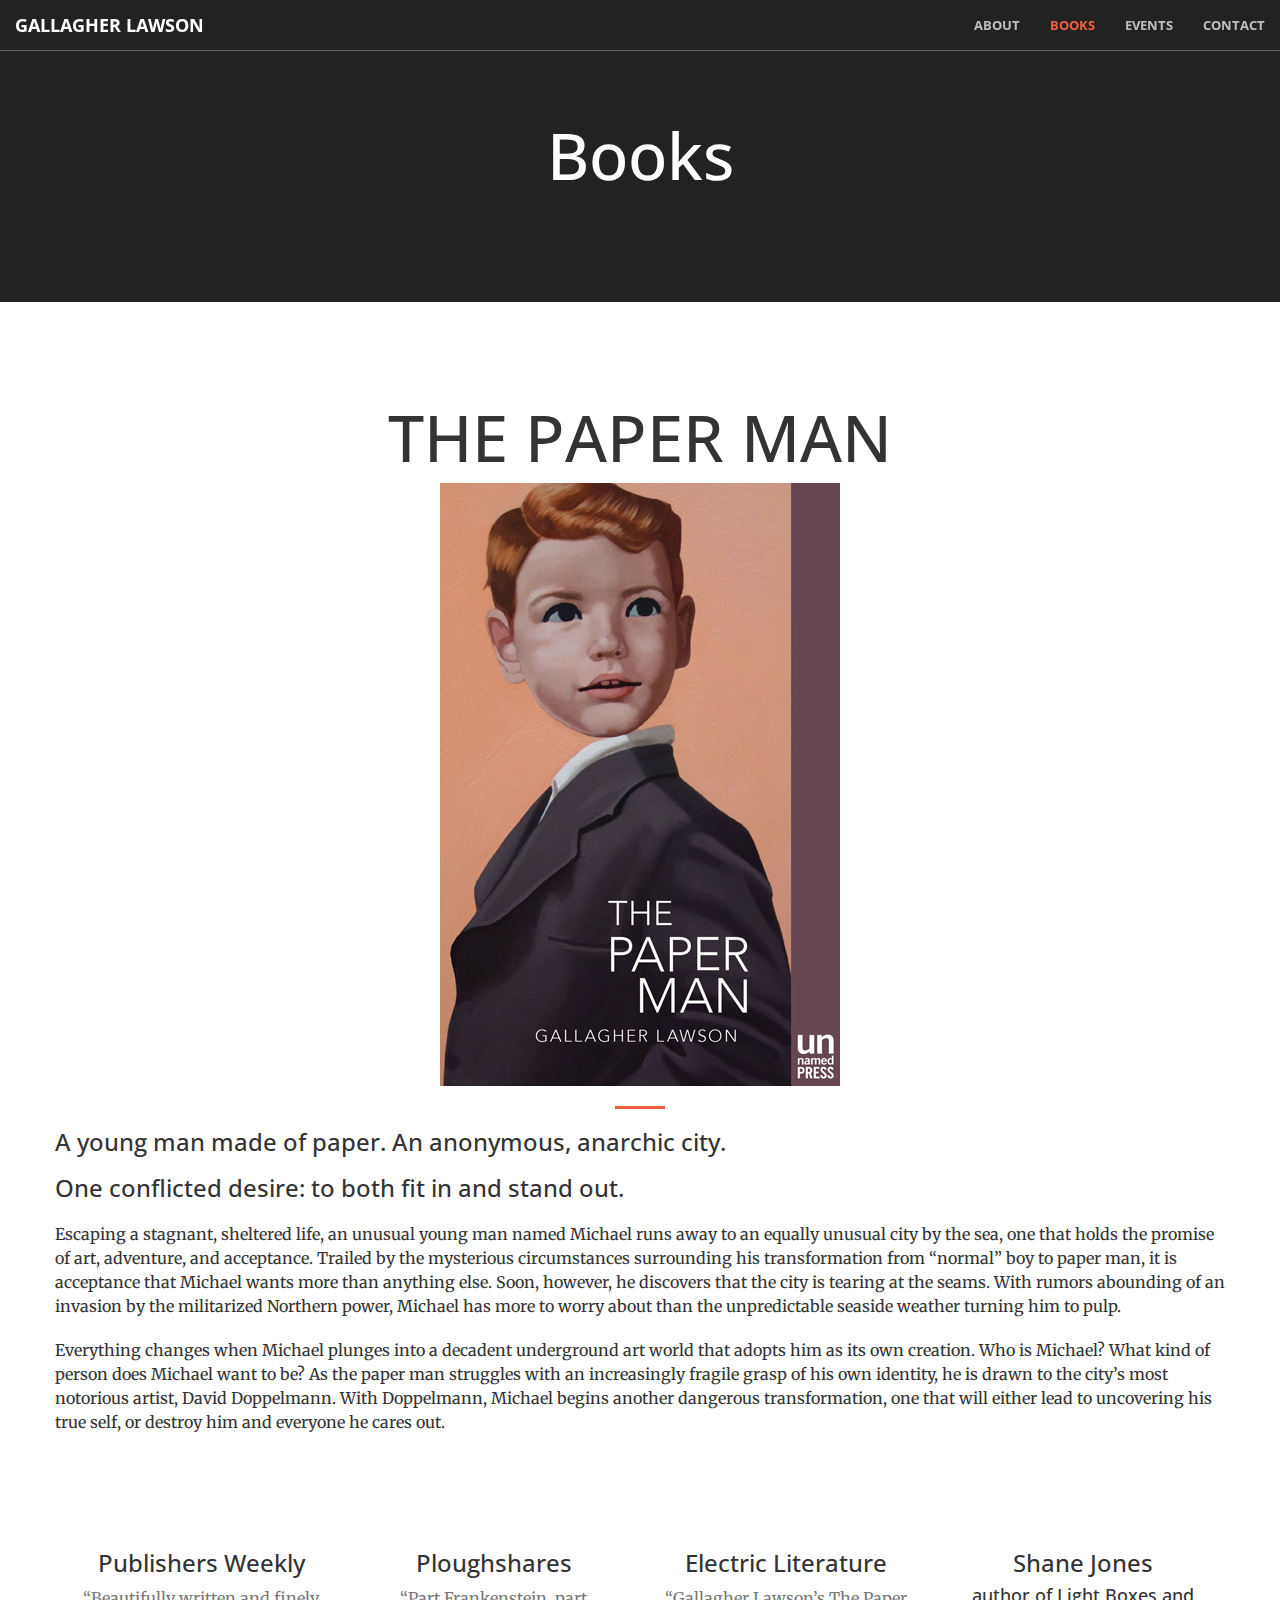
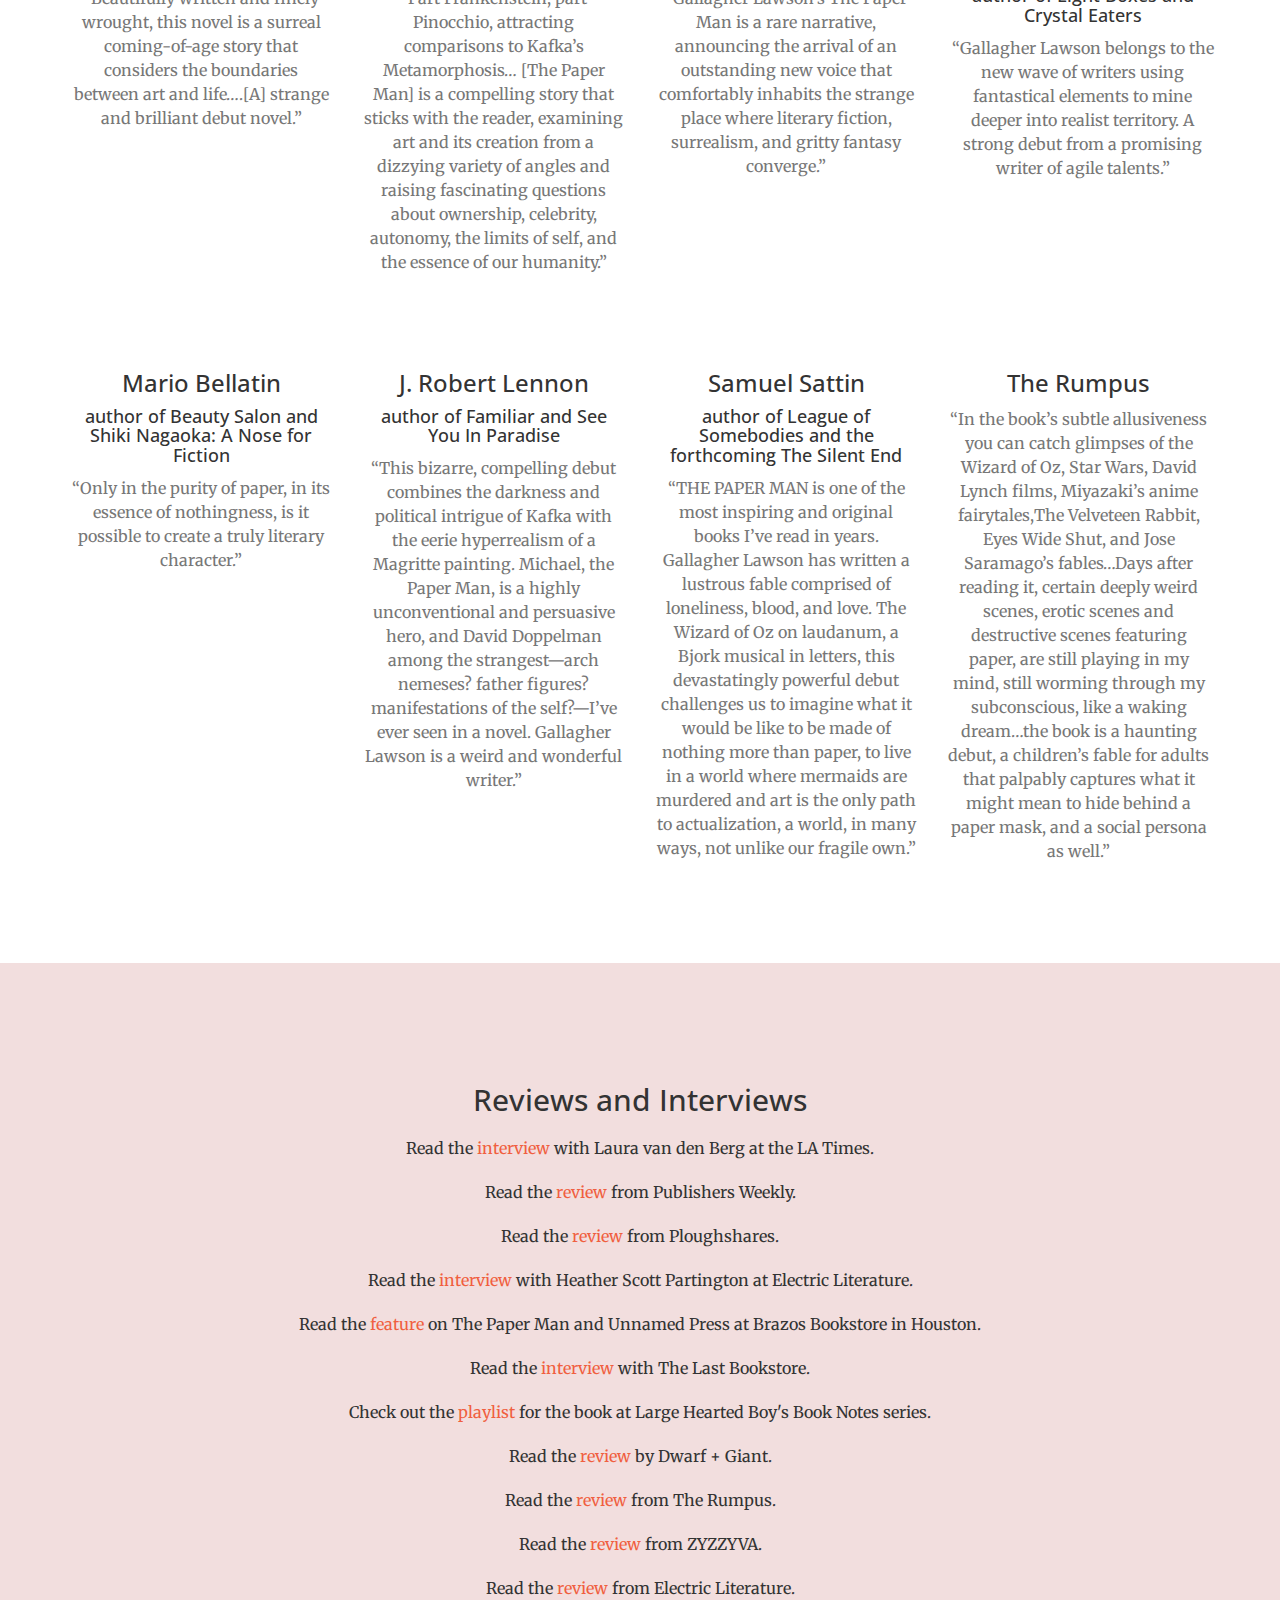
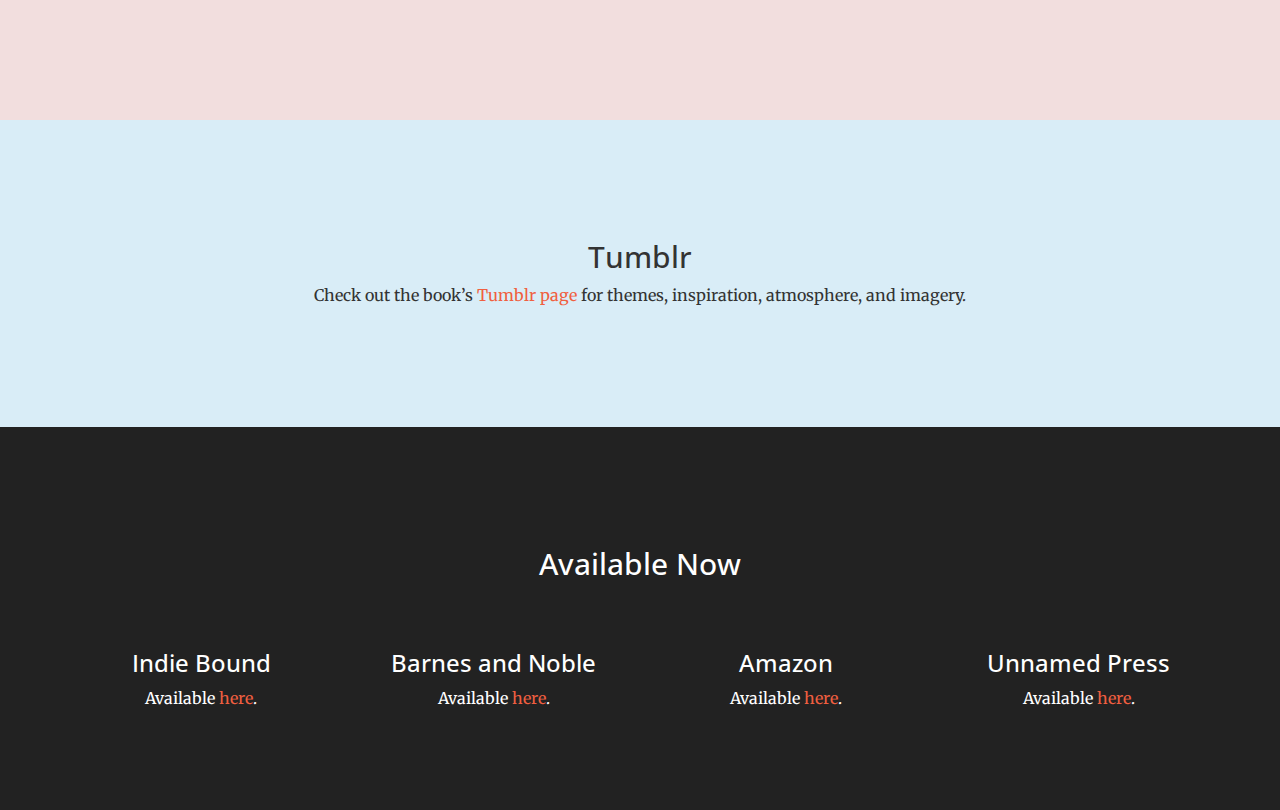
==== books.html @ d22b9def "Jekyll version of site" ====
<!DOCTYPE html>
<html lang="en">
  <head>
    <meta charset="utf-8">
    <meta http-equiv="X-UA-Compatible" content="IE=edge">
    <meta name="viewport" content="width=device-width, initial-scale=1">
    <meta name="description" content="Writer">
    <meta name="author" content="Gallagher Lawson">
    <title>
  
    Books
  
    </title>
    <!-- Bootstrap Core CSS -->
    <link rel="stylesheet" href="/css/bootstrap.min.css" type="text/css">
    <!-- Custom Fonts -->
    <link href="http://fonts.googleapis.com/css?family=Open+Sans:300italic,400italic,600italic,700italic,800italic,400,300,600,700,800" rel="stylesheet" type="text/css">
    <link href="http://fonts.googleapis.com/css?family=Merriweather:400,300,300italic,400italic,700,700italic,900,900italic" rel="stylesheet" type="text/css">
    <link rel="stylesheet" href="/font-awesome/css/font-awesome.min.css" type="text/css">
    <!-- Plugin CSS -->
    <link rel="stylesheet" href="/css/animate.min.css" type="text/css">
    <!-- Custom CSS -->
    <link rel="stylesheet" href="/css/creative.css" type="text/css">
    <!-- HTML5 Shim and Respond.js IE8 support of HTML5 elements and media queries -->
    <!-- WARNING: Respond.js doesn't work if you view the page via file:// -->
    <!--[if lt IE 9]>
    <script src="https://oss.maxcdn.com/libs/html5shiv/3.7.0/html5shiv.js"></script>
    <script src="https://oss.maxcdn.com/libs/respond.js/1.4.2/respond.min.js"></script>
    <![endif]-->
  </head>
  <body id="page-top">
    <nav id="mainNav" class="navbar navbar-default navbar-fixed-top">
      <div class="container-fluid">
        <!-- Brand and toggle get grouped for better mobile display -->
        <div class="navbar-header">
          <button type="button" class="navbar-toggle collapsed" data-toggle="collapse" data-target="#bs-example-navbar-collapse-1">
          <span class="sr-only">Toggle navigation</span>
          <span class="icon-bar"></span>
          <span class="icon-bar"></span>
          <span class="icon-bar"></span>
          </button>
          <a class="navbar-brand" href="/">Gallagher Lawson</a>
        </div>
        <!-- Collect the nav links, forms, and other content for toggling -->
        <div class="collapse navbar-collapse" id="bs-example-navbar-collapse-1">
          <ul class="nav navbar-nav navbar-right">
            <li >
              <a href="/about.html">About</a>
            </li>
            <li  class="active" >
              <a href="/books.html">Books</a>
            </li>
            <li >
              <a href="/events.html">Events</a>
            </li>
            <li >
              <a href="/contact.html">Contact</a>
            </li>
          </ul>
        </div>
        <!-- /.navbar-collapse -->
      </div>
      <!-- /.container-fluid -->
    </nav>
    <section class="bg-dark">
  <div class="text-center">
    <h1>Books</h1>
  </div>
</section>

<section id="books">
  <div class="container">
    <div class="row">
      <div class="col-lg-12 text-center">
        <h1 class="section-heading">THE PAPER MAN</h1>
        <img src="img/cover.png" class="img-center" alt="">
        <hr class="primary">
      </div>
      <h3>A young man made of paper. An anonymous, anarchic city.</h3> 
      <h3>One conflicted desire: to both fit in and stand out.</h3>
      <p></p>
      <p>Escaping a stagnant, sheltered life, an unusual young man named Michael runs away to an equally unusual city by the sea, one that holds the promise of art, adventure, and acceptance. Trailed by the mysterious circumstances surrounding his transformation from “normal” boy to paper man, it is acceptance that Michael wants more than anything else. Soon, however, he discovers that the city is tearing at the seams. With rumors abounding of an invasion by the militarized Northern power, Michael has more to worry about than the unpredictable seaside weather turning him to pulp.</p>
      <p>Everything changes when Michael plunges into a decadent underground art world that adopts him as its own creation. Who is Michael? What kind of person does Michael want to be? As the paper man struggles with an increasingly fragile grasp of his own identity, he is drawn to the city’s most notorious artist, David Doppelmann. With Doppelmann, Michael begins another dangerous transformation, one that will either lead to uncovering his true self, or destroy him and everyone he cares out.</p>
    </div>
  </div>
  <div class="container">
    <div class="row">
      <div class="col-lg-3 col-md-6 text-center">
        <div class="service-box">
          <i class="fa fa-4x fa-pencil wow bounceIn text-primary"></i>
          <h3>Publishers Weekly</h3>
          <p class="text-muted">“Beautifully written and finely wrought, this novel is a surreal coming-of-age story that considers the boundaries between art and life….[A] strange and brilliant debut novel.”</p>
          
        </div>
      </div>
      <div class="col-lg-3 col-md-6 text-center">
        <div class="service-box">
          <i class="fa fa-4x fa-paper-plane wow bounceIn text-primary" data-wow-delay=".1s"></i>
          <h3>Ploughshares</h3>
          <p class="text-muted">“Part Frankenstein, part Pinocchio, attracting comparisons to Kafka’s Metamorphosis… [The Paper Man] is a compelling story that sticks with the reader, examining art and its creation from a dizzying variety of angles and raising fascinating questions about ownership, celebrity, autonomy, the limits of self, and the essence of our humanity.”</p>
          
        </div>
      </div>
      <div class="col-lg-3 col-md-6 text-center">
        <div class="service-box">
          <i class="fa fa-4x fa-newspaper-o wow bounceIn text-primary" data-wow-delay=".2s"></i>
          <h3>Electric Literature</h3>
          <p class="text-muted">“Gallagher Lawson’s The Paper Man is a rare narrative, announcing the arrival of an outstanding new voice that comfortably inhabits the strange place where literary fiction, surrealism, and gritty fantasy converge.”</p>
          
        </div>
      </div>
      <div class="row">
      <div class="col-lg-3 col-md-6 text-center">
        <div class="service-box">
          <i class="fa fa-4x fa-pencil-square-o wow bounceIn text-primary" data-wow-delay=".3s"></i>
          <h3>Shane Jones</h3>
          <h4>author of Light Boxes and Crystal Eaters</h4>
          <p class="text-muted">“Gallagher Lawson belongs to the new wave of writers using fantastical elements to mine deeper into realist territory. A strong debut from a promising writer of agile talents.”</p>
        </div>
      </div>
    </div>

    <div class="col-lg-3 col-md-6 text-center">
        <div class="service-box">
          <i class="fa fa-4x fa-newspaper-o wow bounceIn text-primary"></i>
          <h3>Mario Bellatin</h3>
          <h4>author of Beauty Salon and Shiki Nagaoka: A Nose for Fiction</h4>
          <p class="text-muted">“Only in the purity of paper, in its essence of nothingness, is it possible to create a truly literary character.”</p>
        </div>
        </div>

       <div class="col-lg-3 col-md-6 text-center">
        <div class="service-box">
          <i class="fa fa-4x fa-pencil wow bounceIn text-primary"></i>
          <h3>J. Robert Lennon</h3>
          <h4>author of Familiar and See You In Paradise</h4>
          <p class="text-muted">“This bizarre, compelling debut combines the darkness and political intrigue of Kafka with the eerie hyperrealism of a Magritte painting. Michael, the Paper Man, is a highly unconventional and persuasive hero, and David Doppelman among the strangest—arch nemeses? father figures? manifestations of the self?—I’ve ever seen in a novel. Gallagher Lawson is a weird and wonderful writer.”</p>
        </div>
       </div>
       <div class="col-lg-3 col-md-6 text-center">
        <div class="service-box">
          <i class="fa fa-4x fa-paper-plane wow bounceIn text-primary"></i>
          <h3>Samuel Sattin</h3>
          <h4>author of League of Somebodies and the forthcoming The Silent End</h4>
          <p class="text-muted">“THE PAPER MAN is one of the most inspiring and original books I’ve read in years. Gallagher Lawson has written a lustrous fable comprised of loneliness, blood, and love. The Wizard of Oz on laudanum, a Bjork musical in letters, this devastatingly powerful debut challenges us to imagine what it would be like to be made of nothing more than paper, to live in a world where mermaids are murdered and art is the only path to actualization, a world, in many ways, not unlike our fragile own.”</p>
        </div>
        </div>
         
        <div class="col-lg-3 col-md-6 text-center">
        <div class="service-box">
          <i class="fa fa-4x fa-pencil-square-o wow bounceIn text-primary"></i>
          <h3>The Rumpus</h3>
          <p class="text-muted">“In the book’s subtle allusiveness you can catch glimpses of the Wizard of Oz, Star Wars, David Lynch films, Miyazaki’s anime fairytales,The Velveteen Rabbit, Eyes Wide Shut, and Jose Saramago’s fables…Days after reading it, certain deeply weird scenes, erotic scenes and destructive scenes featuring paper, are still playing in my mind, still worming through my subconscious, like a waking dream…the book is a haunting debut, a children’s fable for adults that palpably captures what it might mean to hide behind a paper mask, and a social persona as well.”</p>  
        </div>
        </div>
  </div>
</section>

<section class="bg-danger" id="tumblr">
  <div class="container">
    <div class="row">
      <div class="col-lg-8 col-lg-offset-2 text-center">
      <h2>Reviews and Interviews</h2>
      <p></p>
<p>Read the <a href="http://www.latimes.com/books/jacketcopy/la-et-jc-gallagher-lawson-20150520-story.html" target="_blank">interview</a> with Laura van den Berg at the LA Times.</p>

<p>Read the <a href="http://www.publishersweekly.com/978-1-939419-22-4" target="_blank">review</a> from Publishers Weekly.</p>

<p>Read the <a href="http://blog.pshares.org/index.php/review-the-paper-man-by-gallagher-lawson/" target="_blank">review</a> from Ploughshares.</p>

<p>Read the <a href="http://electricliterature.com/looking-past-the-variables-an-interview-with-gallagher-lawson-author-of-the-paper-man/" target="_blank">interview</a> with Heather Scott Partington at Electric Literature.</p>

<p>Read the <a href="http://www.brazosbookstore.com/article/feature/constant-motion-unnamed-press-and-paper-man" target="_blank">feature</a> on The Paper Man and Unnamed Press at Brazos Bookstore in Houston.</p>

<p>Read the <a href="http://dwarfandgiant.com/a-conversation-with-gallagher-lawson/" target="_blank">interview</a> with The Last Bookstore.</p>

<p>Check out the <a href="http://www.largeheartedboy.com/blog/archive/2015/05/book_notes_gall.html" target="_blank">playlist</a> for the book at Large Hearted Boy's Book Notes series.</p>

<p>Read the <a href="http://dwarfandgiant.com/the-paper-man-gallagher-lawson/" target="_blank">review</a> by Dwarf + Giant.</p>

<p>Read the <a href="http://therumpus.net/2015/05/the-paper-man-by-gallagher-lawson/">review</a> from The Rumpus.</p>

<p>Read the <a href="http://www.zyzzyva.org/2015/06/08/when-a-storm-might-turn-you-into-pulp-the-paper-man-by-gallagher-lawson/" target="_blank">review</a> from ZYZZYVA.</p>

<p>Read the <a href="http://electricliterature.com/revolution-and-love-the-paper-man-by-gallagher-lawson/" target="_blank">review</a> from Electric Literature.</p>

      </div>
    </div>
  </div>
</section>

<section class="bg-info" id="tumblr">
  <div class="container">
    <div class="row">
      <div class="col-lg-8 col-lg-offset-2 text-center">
      <h2>Tumblr</h2>
     <p>Check out the book’s <a href="http://thepapermanbook.tumblr.com/" target="_blank">Tumblr page</a> for themes, inspiration, atmosphere, and imagery.</p>
      </div>
    </div>
  </div>
</section>

<section class="bg-dark" id="purchase">
  <div class="container">
    <div class="row">
      <div class="col-lg-8 col-lg-offset-2 text-center">
      <h2>Available Now</h2>
      </div>
    </div>
    <div class="row">
    <div class="col-lg-3 col-md-6 text-center">
        <div class="service-box">
          <img src="http://www.indiebound.org/files/ShopIndieRed.png" class="img-center" alt="">
          <h3>Indie Bound</h3>
          <p>Available <a href="http://www.indiebound.org/book/9781939419224" target="_blank">here</a>.</p>
        </div>
        </div>

<div class="col-lg-3 col-md-6 text-center">
        <div class="service-box">
          <img src="http://pmcdeadline2.files.wordpress.com/2012/09/logo-barnes-noble__120821132934.gif" class="img-center" alt="">
          <h3>Barnes and Noble</h3>
          <p>Available <a href="http://www.barnesandnoble.com/w/the-paper-man-gallagher-lawson/1120251263?ean=9781939419224" target="_blank">here</a>.</p>
        </div>
        </div>

  <div class="col-lg-3 col-md-6 text-center">
        <div class="service-box">
          <img src="http://media.corporate-ir.net/media_files/IROL/97/97664/amazon-ir1.png" class="img-center" alt="">
          <h3>Amazon</h3>
          <p>Available <a href="http://www.amazon.com/Paper-Man-Gallagher-Lawson/dp/1939419220/" target="_blank">here</a>.</p>
        </div>
        </div>


        <div class="col-lg-3 col-md-6 text-center">
        <div class="service-box">
          <img src="http://unnamedpress.com/img/unnamed-logo.png" class="img-center" alt="">
          <h3>Unnamed Press</h3>
          <p>Available <a href="http://unnamedpress.com/books/book?title=The+Paper+Man" target="_blank">here</a>.</p>
        </div>
        </div>
  </div>
</section>
    <script>
  (function(i,s,o,g,r,a,m){i['GoogleAnalyticsObject']=r;i[r]=i[r]||function(){
  (i[r].q=i[r].q||[]).push(arguments)},i[r].l=1*new Date();a=s.createElement(o),
  m=s.getElementsByTagName(o)[0];a.async=1;a.src=g;m.parentNode.insertBefore(a,m)
  })(window,document,'script','//www.google-analytics.com/analytics.js','ga');

  ga('create', 'UA-5394385-1', 'gallagherlawson.com');
  ga('send', 'pageview');

</script>
    <!-- jQuery -->
    <script src="/js/jquery.js"></script>
    <!-- Bootstrap Core JavaScript -->
    <script src="/js/bootstrap.min.js"></script>
    <!-- Plugin JavaScript -->
    <script src="/js/jquery.easing.min.js"></script>
    <script src="/js/jquery.fittext.js"></script>
    <script src="/js/wow.min.js"></script>
    <!-- Custom Theme JavaScript -->
    <script src="/js/creative.js"></script>
  </body>
</html>
---- css/creative.css ----
/*!
 * Start Bootstrap - Creative Bootstrap Theme (http://startbootstrap.com)
 * Code licensed under the Apache License v2.0.
 * For details, see http://www.apache.org/licenses/LICENSE-2.0.
 */

html,
body {
    width: 100%;
    height: 100%;
}

body {
    font-family: Merriweather,'Helvetica Neue',Arial,sans-serif;
}

hr {
    max-width: 50px;
    border-color: #f05f40;
    border-width: 3px;
}

hr.light {
    border-color: #fff;
}

a {
    color: #f05f40;
    -webkit-transition: all .35s;
    -moz-transition: all .35s;
    transition: all .35s;
}

a:hover,
a:focus {
    color: #eb3812;
}

h1,
h2,
h3,
h4,
h5,
h6 {
    font-family: 'Open Sans','Helvetica Neue',Arial,sans-serif;
}

p {
    margin-bottom: 20px;
    font-size: 16px;
    line-height: 1.5;
}

.bg-primary {
    background-color: #f05f40;
}

.bg-dark {
    color: #fff;
    background-color: #222;
}

.text-faded {
    color: rgba(255,255,255,.7);
}

section {
    padding: 100px 0;
}

aside {
    padding: 50px 0;
}

.no-padding {
    padding: 0;
}

.navbar-default {
    border-color: rgba(34,34,34,.05);
    font-family: 'Open Sans','Helvetica Neue',Arial,sans-serif;
    background-color: #fff;
    -webkit-transition: all .35s;
    -moz-transition: all .35s;
    transition: all .35s;
}

.navbar-default .navbar-header .navbar-brand {
    text-transform: uppercase;
    font-family: 'Open Sans','Helvetica Neue',Arial,sans-serif;
    font-weight: 700;
    color: #f05f40;
}

.navbar-default .navbar-header .navbar-brand:hover,
.navbar-default .navbar-header .navbar-brand:focus {
    color: #eb3812;
}

.navbar-default .nav > li>a,
.navbar-default .nav>li>a:focus {
    text-transform: uppercase;
    font-size: 13px;
    font-weight: 700;
    color: #222;
}

.navbar-default .nav > li>a:hover,
.navbar-default .nav>li>a:focus:hover {
    color: #f05f40;
}

.navbar-default .nav > li.active>a,
.navbar-default .nav>li.active>a:focus {
    color: #f05f40!important;
    background-color: transparent;
}

.navbar-default .nav > li.active>a:hover,
.navbar-default .nav>li.active>a:focus:hover {
    background-color: transparent;
}

@media(min-width:768px) {
    .navbar-default {
        border-color: rgba(255,255,255,.3);
        background-color: transparent;
    }

    .navbar-default .navbar-header .navbar-brand {
        color: rgba(255,255,255,.7);
    }

    .navbar-default .navbar-header .navbar-brand:hover,
    .navbar-default .navbar-header .navbar-brand:focus {
        color: #fff;
    }

    .navbar-default .nav > li>a,
    .navbar-default .nav>li>a:focus {
        color: rgba(255,255,255,.7);
    }

    .navbar-default .nav > li>a:hover,
    .navbar-default .nav>li>a:focus:hover {
        color: #fff;
    }

    .navbar-default.affix {
        border-color: rgba(34,34,34,.05);
        background-color: #fff;
    }

    .navbar-default.affix .navbar-header .navbar-brand {
        font-size: 14px;
        color: #f05f40;
    }

    .navbar-default.affix .navbar-header .navbar-brand:hover,
    .navbar-default.affix .navbar-header .navbar-brand:focus {
        color: #eb3812;
    }

    .navbar-default.affix .nav > li>a,
    .navbar-default.affix .nav>li>a:focus {
        color: #222;
    }

    .navbar-default.affix .nav > li>a:hover,
    .navbar-default.affix .nav>li>a:focus:hover {
        color: #f05f40;
    }
}

header {
    position: relative;
    width: 100%;
    min-height: auto;
    text-align: center;
    color: #fff;
    background-image: url(../img/nagoya.jpg);
    background-position: center;
    -webkit-background-size: cover;
    -moz-background-size: cover;
    background-size: cover;
    -o-background-size: cover;
}

header .header-content {
    position: relative;
    width: 100%;
    padding: 100px 15px;
    text-align: center;
}

header .header-content .header-content-inner h1 {
    margin-top: 0;
    margin-bottom: 0;
    text-transform: uppercase;
    font-weight: 700;
}

header .header-content .header-content-inner hr {
    margin: 30px auto;
}

header .header-content .header-content-inner p {
    margin-bottom: 50px;
    font-size: 16px;
    font-weight: 300;
    color: rgba(255,255,255,.7);
}

@media(min-width:768px) {
    header {
        min-height: 100%;
    }

    header .header-content {
        position: absolute;
        top: 50%;
        padding: 0 50px;
        -webkit-transform: translateY(-50%);
        -ms-transform: translateY(-50%);
        transform: translateY(-50%);
    }

    header .header-content .header-content-inner {
        margin-right: auto;
        margin-left: auto;
        max-width: 1000px;
    }

    header .header-content .header-content-inner p {
        margin-right: auto;
        margin-left: auto;
        max-width: 80%;
        font-size: 18px;
    }
}

.section-heading {
    margin-top: 0;
}

.service-box {
    margin: 50px auto 0;
    max-width: 400px;
}

@media(min-width:992px) {
    .service-box {
        margin: 20px auto 0;
    }
}

.service-box p {
    margin-bottom: 0;
}

.portfolio-box {
    display: block;
    position: relative;
    margin: 0 auto;
    max-width: 650px;
}

.portfolio-box .portfolio-box-caption {
    display: block;
    position: absolute;
    bottom: 0;
    width: 100%;
    height: 100%;
    text-align: center;
    color: #fff;
    opacity: 0;
    background: rgba(240,95,64,.9);
    -webkit-transition: all .35s;
    -moz-transition: all .35s;
    transition: all .35s;
}

.portfolio-box .portfolio-box-caption .portfolio-box-caption-content {
    position: absolute;
    top: 50%;
    width: 100%;
    text-align: center;
    transform: translateY(-50%);
}

.portfolio-box .portfolio-box-caption .portfolio-box-caption-content .project-category,
.portfolio-box .portfolio-box-caption .portfolio-box-caption-content .project-name {
    padding: 0 15px;
    font-family: 'Open Sans','Helvetica Neue',Arial,sans-serif;
}

.portfolio-box .portfolio-box-caption .portfolio-box-caption-content .project-category {
    text-transform: uppercase;
    font-size: 14px;
    font-weight: 600;
}

.portfolio-box .portfolio-box-caption .portfolio-box-caption-content .project-name {
    font-size: 18px;
}

.portfolio-box:hover .portfolio-box-caption {
    opacity: 1;
}

@media(min-width:768px) {
    .portfolio-box .portfolio-box-caption .portfolio-box-caption-content .project-category {
        font-size: 16px;
    }

    .portfolio-box .portfolio-box-caption .portfolio-box-caption-content .project-name {
        font-size: 22px;
    }
}

.call-to-action h2 {
    margin: 0 auto 20px;
}

.text-primary {
    color: #f05f40;
}

.no-gutter > [class*=col-] {
    padding-right: 0;
    padding-left: 0;
}

.btn-default {
    border-color: #fff;
    color: #222;
    background-color: #fff;
    -webkit-transition: all .35s;
    -moz-transition: all .35s;
    transition: all .35s;
}

.btn-default:hover,
.btn-default:focus,
.btn-default.focus,
.btn-default:active,
.btn-default.active,
.open > .dropdown-toggle.btn-default {
    border-color: #ededed;
    color: #222;
    background-color: #f2f2f2;
}

.btn-default:active,
.btn-default.active,
.open > .dropdown-toggle.btn-default {
    background-image: none;
}

.btn-default.disabled,
.btn-default[disabled],
fieldset[disabled] .btn-default,
.btn-default.disabled:hover,
.btn-default[disabled]:hover,
fieldset[disabled] .btn-default:hover,
.btn-default.disabled:focus,
.btn-default[disabled]:focus,
fieldset[disabled] .btn-default:focus,
.btn-default.disabled.focus,
.btn-default[disabled].focus,
fieldset[disabled] .btn-default.focus,
.btn-default.disabled:active,
.btn-default[disabled]:active,
fieldset[disabled] .btn-default:active,
.btn-default.disabled.active,
.btn-default[disabled].active,
fieldset[disabled] .btn-default.active {
    border-color: #fff;
    background-color: #fff;
}

.btn-default .badge {
    color: #fff;
    background-color: #222;
}

.btn-primary {
    border-color: #f05f40;
    color: #fff;
    background-color: #f05f40;
    -webkit-transition: all .35s;
    -moz-transition: all .35s;
    transition: all .35s;
}

.btn-primary:hover,
.btn-primary:focus,
.btn-primary.focus,
.btn-primary:active,
.btn-primary.active,
.open > .dropdown-toggle.btn-primary {
    border-color: #ed431f;
    color: #fff;
    background-color: #ee4b28;
}

.btn-primary:active,
.btn-primary.active,
.open > .dropdown-toggle.btn-primary {
    background-image: none;
}

.btn-primary.disabled,
.btn-primary[disabled],
fieldset[disabled] .btn-primary,
.btn-primary.disabled:hover,
.btn-primary[disabled]:hover,
fieldset[disabled] .btn-primary:hover,
.btn-primary.disabled:focus,
.btn-primary[disabled]:focus,
fieldset[disabled] .btn-primary:focus,
.btn-primary.disabled.focus,
.btn-primary[disabled].focus,
fieldset[disabled] .btn-primary.focus,
.btn-primary.disabled:active,
.btn-primary[disabled]:active,
fieldset[disabled] .btn-primary:active,
.btn-primary.disabled.active,
.btn-primary[disabled].active,
fieldset[disabled] .btn-primary.active {
    border-color: #f05f40;
    background-color: #f05f40;
}

.btn-primary .badge {
    color: #f05f40;
    background-color: #fff;
}

.btn {
    border: 0;
    border-radius: 300px;
    text-transform: uppercase;
    font-family: 'Open Sans','Helvetica Neue',Arial,sans-serif;
    font-weight: 700;
}

.btn-xl {
    padding: 15px 30px;
}

::-moz-selection {
    text-shadow: none;
    color: #fff;
    background: #222;
}

::selection {
    text-shadow: none;
    color: #fff;
    background: #222;
}

img::selection {
    color: #fff;
    background: 0 0;
}

img::-moz-selection {
    color: #fff;
    background: 0 0;
}

body {
    webkit-tap-highlight-color: #222;
}
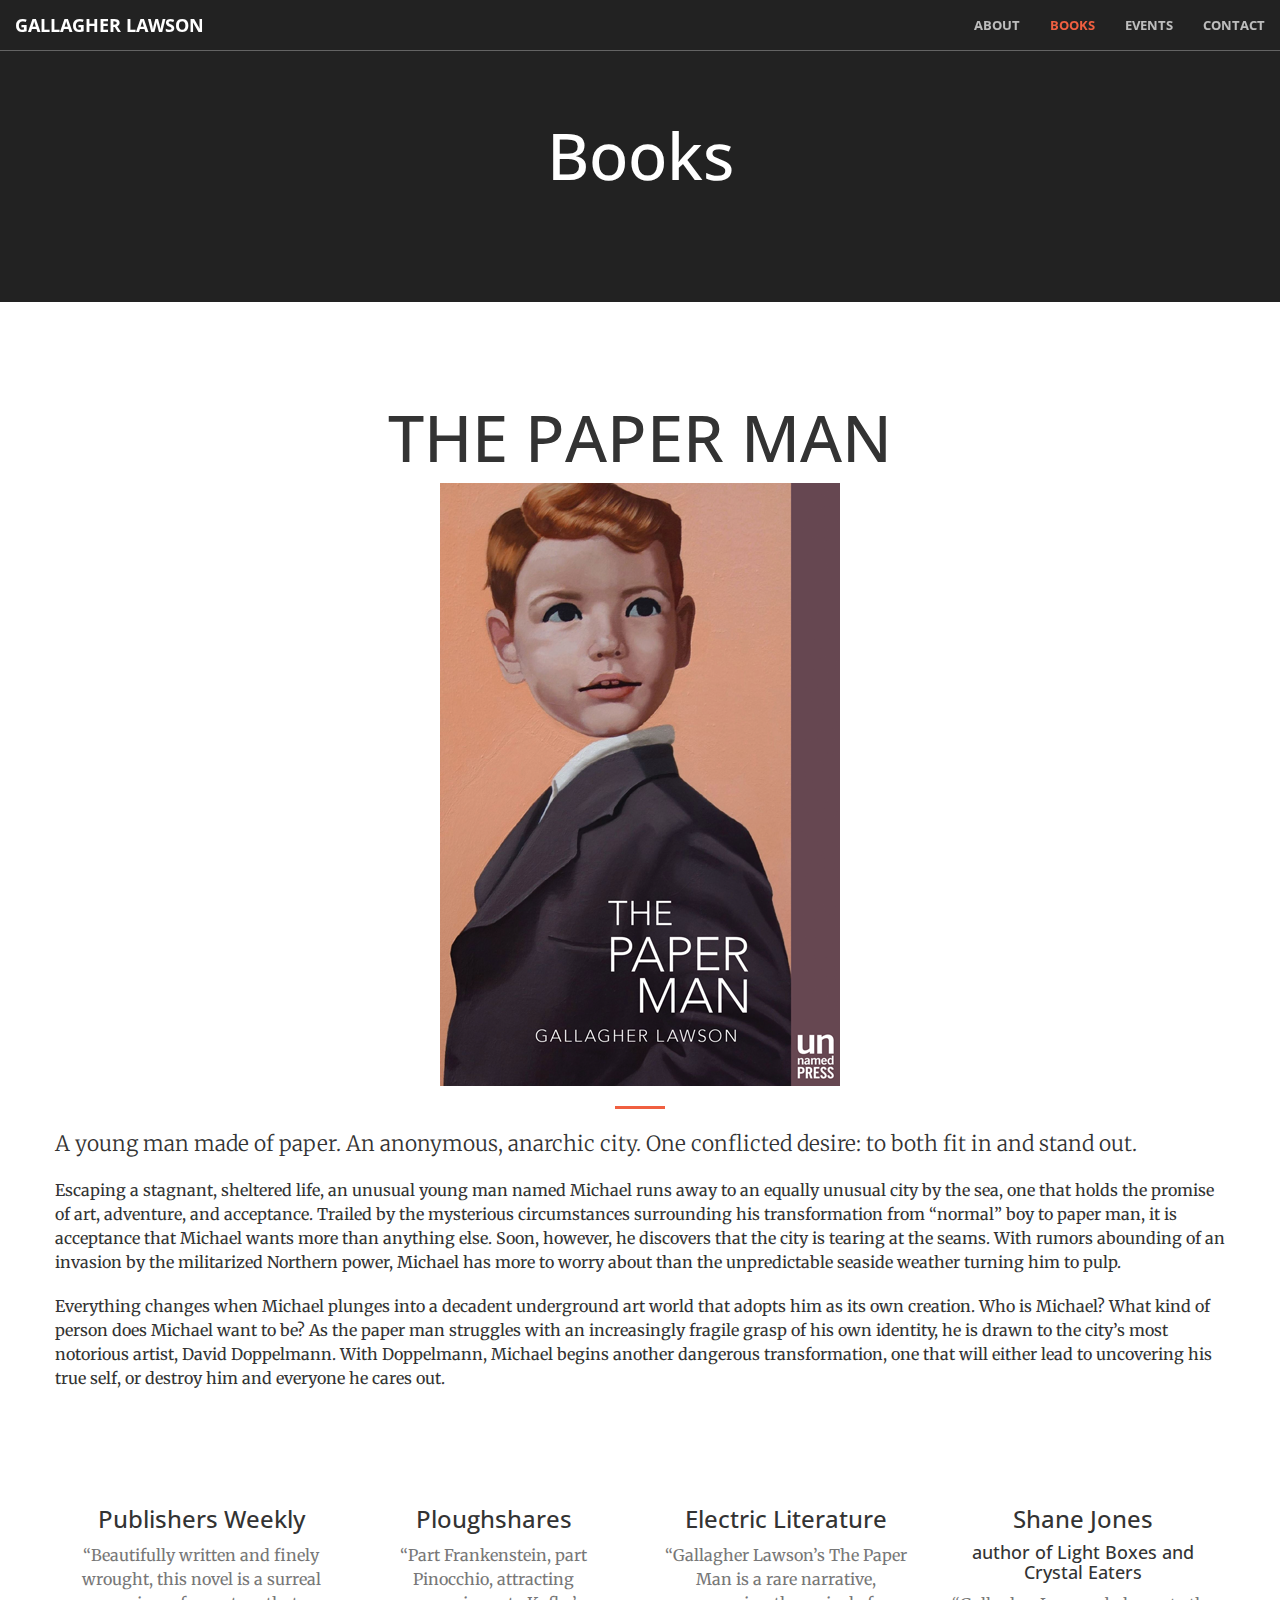
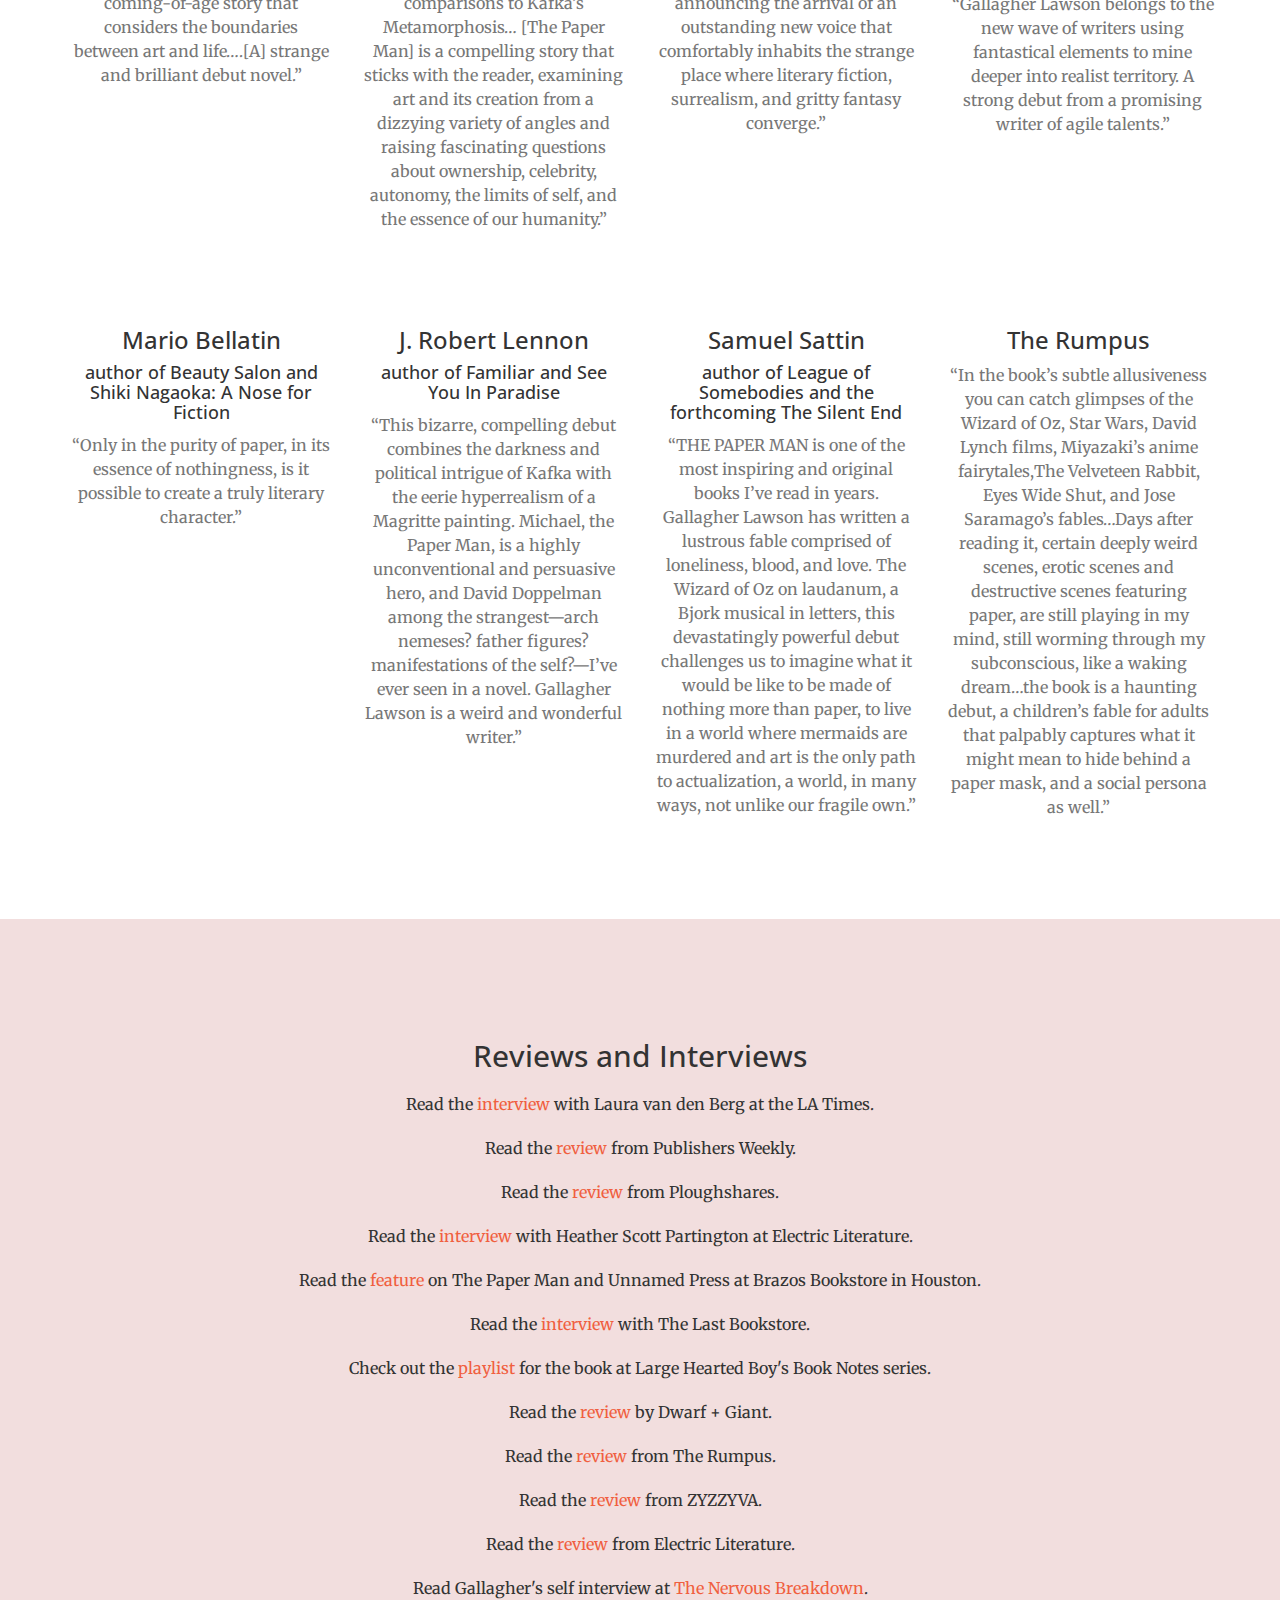
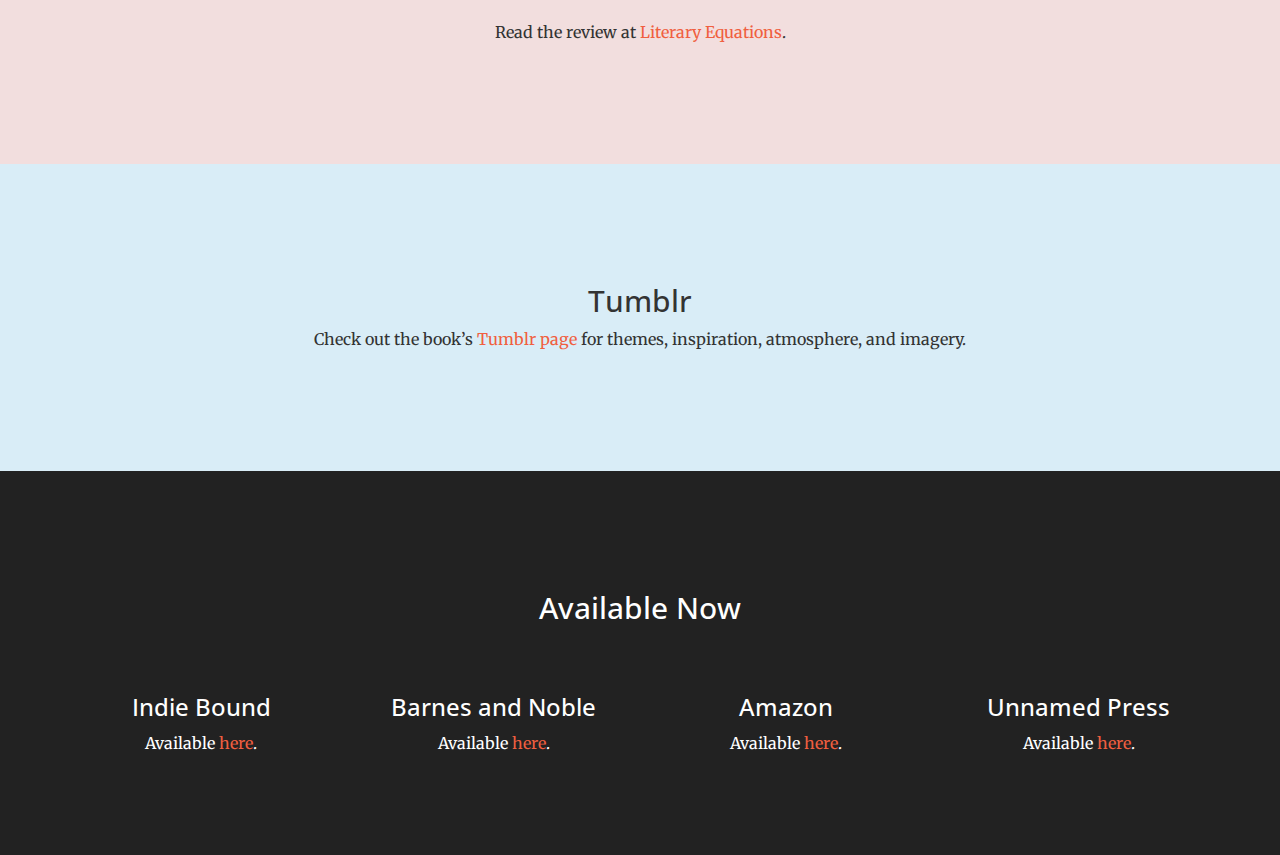
==== commit 1a6d4f11: "Updates to events" ====
--- a/books.html
+++ b/books.html
@@ -76,8 +76,7 @@
         <img src="img/cover.png" class="img-center" alt="">
         <hr class="primary">
       </div>
-      <h3>A young man made of paper. An anonymous, anarchic city.</h3> 
-      <h3>One conflicted desire: to both fit in and stand out.</h3>
+      <p class="lead">A young man made of paper. An anonymous, anarchic city. One conflicted desire: to both fit in and stand out.</p>
       <p></p>
       <p>Escaping a stagnant, sheltered life, an unusual young man named Michael runs away to an equally unusual city by the sea, one that holds the promise of art, adventure, and acceptance. Trailed by the mysterious circumstances surrounding his transformation from “normal” boy to paper man, it is acceptance that Michael wants more than anything else. Soon, however, he discovers that the city is tearing at the seams. With rumors abounding of an invasion by the militarized Northern power, Michael has more to worry about than the unpredictable seaside weather turning him to pulp.</p>
       <p>Everything changes when Michael plunges into a decadent underground art world that adopts him as its own creation. Who is Michael? What kind of person does Michael want to be? As the paper man struggles with an increasingly fragile grasp of his own identity, he is drawn to the city’s most notorious artist, David Doppelmann. With Doppelmann, Michael begins another dangerous transformation, one that will either lead to uncovering his true self, or destroy him and everyone he cares out.</p>
@@ -183,6 +182,10 @@
 <p>Read the <a href="http://www.zyzzyva.org/2015/06/08/when-a-storm-might-turn-you-into-pulp-the-paper-man-by-gallagher-lawson/" target="_blank">review</a> from ZYZZYVA.</p>
 
 <p>Read the <a href="http://electricliterature.com/revolution-and-love-the-paper-man-by-gallagher-lawson/" target="_blank">review</a> from Electric Literature.</p>
+
+<p>Read Gallagher's self interview at <a href="http://www.thenervousbreakdown.com/tnbfiction/2015/07/gallagher-lawson-the-tnb-self-interview/" target="_blank">The Nervous Breakdown</a>.</p>
+
+<p>Read the review at <a href="http://literaryequations.blogspot.com/2015/07/the-paper-man-is-more-than-man-made-of.html" target="_blank">Literary Equations</a>.</p>
 
       </div>
     </div>
